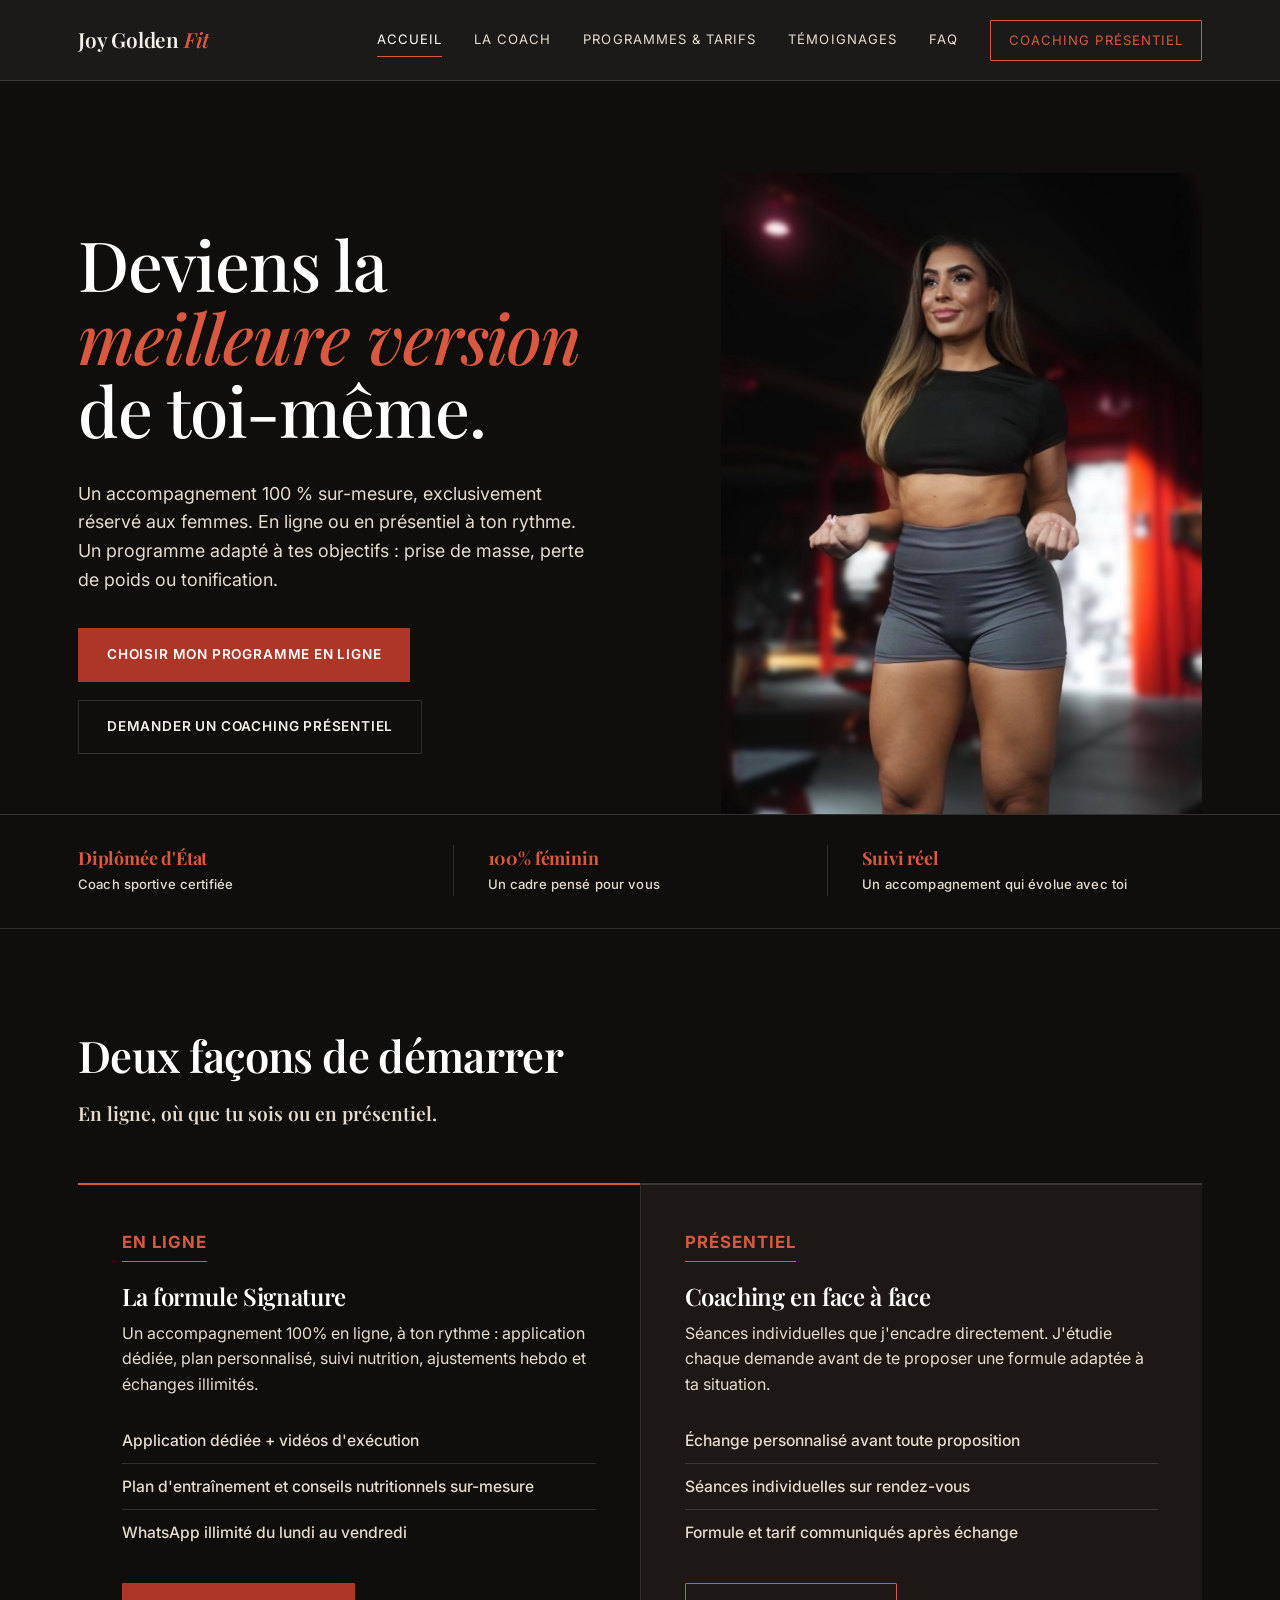
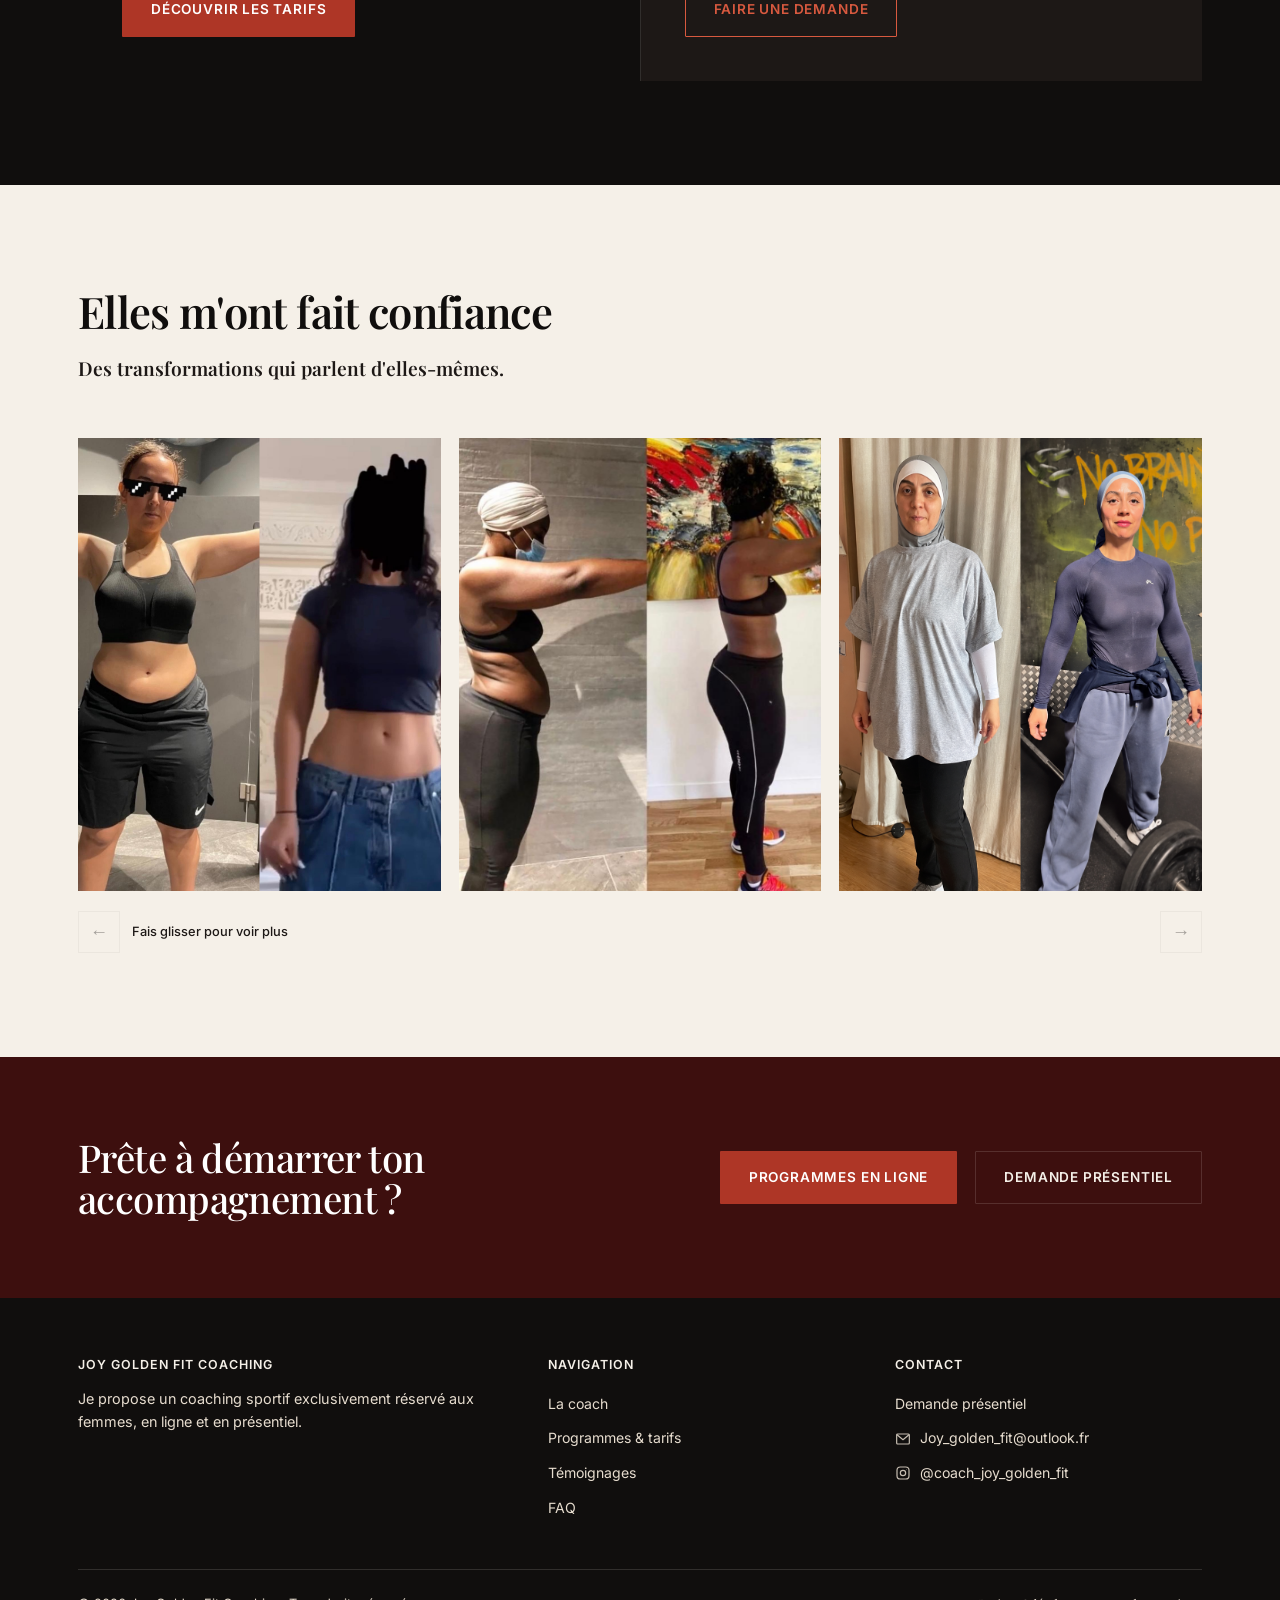
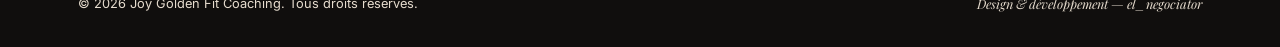
==== index.html @ b1591c2e "Remove black transformation photos from carousel" ====
<!DOCTYPE html>
<html lang="fr">
<head>
<meta charset="UTF-8">
<meta name="viewport" content="width=device-width, initial-scale=1">
<title>Joy Golden Fit Coaching — Coaching sportif 100% féminin</title>
<meta name="description" content="Coaching sportif exclusivement réservé aux femmes, par Joy, coach sportive diplômée d'État. Programmes en ligne sur-mesure et coaching présentiel personnalisé.">
<link rel="preconnect" href="https://fonts.googleapis.com">
<link href="https://fonts.googleapis.com/css2?family=Playfair+Display:wght@500;600;700&family=Inter:wght@400;500;600&display=swap" rel="stylesheet">
<link rel="stylesheet" href="style.css?v=5">
</head>
<body>

<header class="site-header">
  <div class="container">
    <a href="index.html" class="logo">Joy Golden <span>Fit</span></a>
    <button class="nav-toggle" aria-label="Ouvrir le menu" aria-expanded="false">☰</button>
    <nav class="main-nav">
      <a href="index.html" aria-current="page">Accueil</a>
      <a href="la-coach.html">La coach</a>
      <a href="programmes.html">Programmes &amp; tarifs</a>
      <a href="temoignages.html">Témoignages</a>
      <a href="faq.html">FAQ</a>
      <a href="contact.html" class="nav-cta">Coaching présentiel</a>
    </nav>
  </div>
</header>

<main>

  <section class="hero">
    <div class="container">
      <div>
        <span class="eyebrow-line"></span>
        <h1>Deviens la <em>meilleure version</em> de toi-même.</h1>
        <p class="lede">Un accompagnement 100 % sur-mesure, exclusivement réservé aux femmes. En ligne ou en présentiel à ton rythme. Un programme adapté à tes objectifs : prise de masse, perte de poids ou tonification.</p>
        <div class="cta-row">
          <a href="programmes.html" class="btn btn-gold">Choisir mon programme en ligne</a>
          <a href="contact.html" class="btn btn-outline">Demander un coaching présentiel</a>
        </div>
      </div>
      <div class="hero-portrait-wrap">
        <div class="hero-portrait">
          <img src="images/Joy.jpeg" alt="Joy, coach sportive de Joy Golden Fit Coaching">
        </div>
      </div>
    </div>
  </section>

  <div class="pledge-bar" aria-label="Les engagements Joy Golden Fit">
    <div class="container">
      <div class="pledge-item">
        <strong>Diplômée d'État</strong>
        <span>Coach sportive certifiée</span>
      </div>
      <div class="pledge-item">
        <strong>100% féminin</strong>
        <span>Un cadre pensé pour vous</span>
      </div>
      <div class="pledge-item">
        <strong>Suivi réel</strong>
        <span>Un accompagnement qui évolue avec toi</span>
      </div>
    </div>
  </div>

  <section class="section-dark">
    <div class="container">
      <div class="section-head inverted">
        <h2>Deux façons de démarrer</h2>
        <p class="section-subtitle">En ligne, où que tu sois ou en présentiel.</p>
      </div>
      <div class="paths">
        <div class="path-card is-dark">
          <span class="tag">En ligne</span>
          <h3>La formule Signature</h3>
          <p>Un accompagnement 100% en ligne, à ton rythme : application dédiée, plan personnalisé, suivi nutrition, ajustements hebdo et échanges illimités.</p>
          <ul>
            <li>Application dédiée + vidéos d'exécution</li>
            <li>Plan d'entraînement et conseils nutritionnels sur-mesure</li>
            <li>WhatsApp illimité du lundi au vendredi</li>
          </ul>
          <a href="programmes.html" class="btn btn-gold">Découvrir les tarifs</a>
        </div>
        <div class="path-card">
          <span class="tag">Présentiel</span>
          <h3>Coaching en face à face</h3>
          <p>Séances individuelles que j'encadre directement. J'étudie chaque demande avant de te proposer une formule adaptée à ta situation.</p>
          <ul>
            <li>Échange personnalisé avant toute proposition</li>
            <li>Séances individuelles sur rendez-vous</li>
            <li>Formule et tarif communiqués après échange</li>
          </ul>
          <a href="contact.html" class="btn btn-outline-red">Faire une demande</a>
        </div>
      </div>
    </div>
  </section>

  <section>
    <div class="container">
      <div class="section-head inverted">
        <h2>Elles m'ont fait confiance</h2>
        <p class="section-subtitle">Des transformations qui parlent d'elles-mêmes.</p>
      </div>
      <div class="trust-carousel" aria-label="Galerie de transformations">
        <div class="trust-gallery">
          <figure class="trust-gallery-item">
            <img src="images/ferial.jpeg" alt="Transformation accompagnée par Joy Golden Fit">
          </figure>
          <figure class="trust-gallery-item">
            <img src="images/mumu.jpeg" alt="Transformation accompagnée par Joy Golden Fit">
          </figure>
          <figure class="trust-gallery-item">
            <img src="images/lamia.jpg" alt="Transformation accompagnée par Joy Golden Fit">
          </figure>
        </div>
        <div class="trust-carousel-controls">
          <button class="trust-carousel-btn trust-carousel-prev" type="button" aria-label="Photo précédente">←</button>
          <span class="trust-carousel-hint">Fais glisser pour voir plus</span>
          <button class="trust-carousel-btn trust-carousel-next" type="button" aria-label="Photo suivante">→</button>
        </div>
      </div>
    </div>
  </section>

</main>

<section class="cta-band">
  <div class="container">
    <h2>Prête à démarrer ton accompagnement ?</h2>
    <div class="cta-row" style="margin:0;">
      <a href="programmes.html" class="btn btn-gold">Programmes en ligne</a>
      <a href="contact.html" class="btn btn-outline">Demande présentiel</a>
    </div>
  </div>
</section>

<footer class="site-footer">
  <div class="container">
    <div class="footer-grid">
      <div>
        <h4>Joy Golden Fit Coaching</h4>
        <p style="color:var(--ivory-dim); font-size:0.9rem;">Je propose un coaching sportif exclusivement réservé aux femmes, en ligne et en présentiel.</p>
      </div>
      <div>
        <h4>Navigation</h4>
        <a href="la-coach.html">La coach</a>
        <a href="programmes.html">Programmes &amp; tarifs</a>
        <a href="temoignages.html">Témoignages</a>
        <a href="faq.html">FAQ</a>
      </div>
      <div>
        <h4>Contact</h4>
        <a href="contact.html">Demande présentiel</a>
        <a href="mailto:Joy_golden_fit@outlook.fr" class="footer-icon-link"><svg class="footer-icon" viewBox="0 0 24 24" width="16" height="16" fill="none" stroke="currentColor" stroke-width="1.8" stroke-linecap="round" stroke-linejoin="round" aria-hidden="true"><rect x="2.5" y="4.5" width="19" height="15" rx="1.5"/><path d="M3.5 6l8.5 7 8.5-7"/></svg>Joy_golden_fit@outlook.fr</a>
        <a href="https://www.instagram.com/coach_joy_golden_fit" target="_blank" rel="noopener" class="footer-icon-link"><svg class="footer-icon" viewBox="0 0 24 24" width="16" height="16" fill="none" stroke="currentColor" stroke-width="1.8" stroke-linecap="round" stroke-linejoin="round" aria-hidden="true"><rect x="3" y="3" width="18" height="18" rx="5"/><circle cx="12" cy="12" r="4"/><circle cx="17.2" cy="6.8" r="0.6" fill="currentColor" stroke="none"/></svg>@coach_joy_golden_fit</a>
      </div>
    </div>
    <div class="footer-bottom">
      <span>© 2026 Joy Golden Fit Coaching. Tous droits réservés.</span>
      <a href="https://wa.me/33635125741" target="_blank" rel="noopener" class="credit-link">Design &amp; développement — el_negociator</a>
    </div>
  </div>
</footer>

<script src="script.js"></script>
</body>
</html>
---- style.css ----
/* ============================================================================
   Joy Golden Fit Coaching — feuille de style partagée
   Direction : noir profond + rouge brique (identité d'origine, exécution premium)
   Typo : Playfair Display (éditorial, empattements) + Inter (texte courant)
   ========================================================================== */

:root{
  --ink:#100E0D;
  --ink-soft:#1D1816;
  --ivory:#F5F0E8;
  --ivory-dim:#E6DCCE;
  --gold:#AE3626;
  --gold-bright:#D8593F;
  --plum:#3D0F0E;
  --white:#FFFFFF;
  --line: rgba(245,240,232,0.14);
  --line-dark: rgba(16,14,13,0.13);
  --font-display: "Playfair Display", Georgia, serif;
  --font-body: "Inter", "Segoe UI", sans-serif;
  --maxw: 1180px;
  --radius: 1px;
}

*{ box-sizing: border-box; }
html{ scroll-behavior: smooth; }
body{
  margin:0;
  font-family: var(--font-body);
  background: var(--ivory);
  color: var(--ink);
  line-height: 1.6;
  -webkit-font-smoothing: antialiased;
}
img{ max-width:100%; display:block; }
a{ color: inherit; text-decoration: none; }

h1,h2,h3,h4{
  font-family: var(--font-display);
  margin: 0 0 0.5em;
  line-height: 1.05;
  font-weight: 600;
  letter-spacing: -0.015em;
  font-optical-sizing: auto;
}
p{ margin: 0 0 1em; max-width: 62ch; }
.container{ max-width: var(--maxw); margin: 0 auto; padding: 0 28px; }
section{ padding: 104px 0; }
@media (max-width: 720px){ section{ padding: 68px 0; } }

a:focus-visible, button:focus-visible, input:focus-visible, textarea:focus-visible{
  outline: 2px solid var(--gold);
  outline-offset: 3px;
}
@media (prefers-reduced-motion: reduce){
  *{ animation: none !important; transition: none !important; scroll-behavior:auto !important; }
}
@media (max-width: 600px){
  .container{ padding: 0 20px; }
  .path-card{ padding: 32px 26px; }
  .price-card{ padding: 32px 24px; }
  form.coaching-form{ padding: 28px 22px; }
  .pillar{ padding-top: 22px; }
  .price-card.featured{ margin-top:0; }
}

/* ---------- Header ---------- */
.site-header{
  position: sticky; top:0; z-index: 50;
  background: rgba(16,14,13,0.95);
  backdrop-filter: blur(6px);
  border-bottom: 1px solid var(--line);
}
.site-header .container{ display:flex; align-items:center; justify-content:space-between; height: 80px; }
.logo{
  font-family: var(--font-display);
  color: var(--ivory);
  font-size: 1.3rem;
  font-weight: 600;
  letter-spacing: -0.01em;
}
.logo span{ color: var(--gold-bright); font-style: italic; }
.main-nav{ display:flex; gap: 32px; align-items:center; }
.main-nav a{
  color: var(--ivory-dim);
  font-size: 0.82rem;
  text-transform: uppercase;
  letter-spacing: 0.08em;
  padding: 6px 0;
  border-bottom: 1px solid transparent;
  transition: border-color .15s ease, color .15s ease;
}
.main-nav a:hover, .main-nav a[aria-current="page"]{
  color: var(--white);
  border-color: var(--gold-bright);
}
.nav-cta{
  color: var(--gold-bright) !important;
  border: 1px solid var(--gold-bright) !important;
  padding: 9px 18px !important;
  border-radius: var(--radius);
}
.nav-cta:hover{ background: var(--gold-bright); color: var(--ink) !important; }
.nav-toggle{ display:none; background:none; border:none; color: var(--ivory); font-size: 1.6rem; cursor:pointer; line-height:1; }
@media (max-width: 860px){
  .main-nav{
    position:absolute; top:80px; left:0; right:0;
    background: var(--ink);
    flex-direction:column; align-items:flex-start;
    padding: 8px 28px 24px; gap: 4px;
    border-bottom: 1px solid var(--line);
    display:none;
  }
  .main-nav.open{ display:flex; }
  .main-nav a{ width:100%; padding: 12px 0; }
  .nav-cta{ margin-top: 8px; text-align:center; }
  .nav-toggle{ display:block; }
}

/* ---------- Hero ---------- */
.hero{ background: var(--ink); color: var(--ivory); padding: 92px 0 0; overflow:hidden; }
.hero .container{ display:grid; grid-template-columns: 1.1fr 0.9fr; gap: 56px; align-items:end; }
.eyebrow-line{ width: 48px; height: 1px; background: var(--gold-bright); margin-bottom: 24px; }
.hero h1{ font-size: clamp(2.6rem, 5.4vw, 4.4rem); color: var(--white); max-width: 13ch; font-weight: 500; }
.hero h1 em{ color: var(--gold-bright); font-style: italic; }
.hero .lede{ color: var(--ivory-dim); font-size: 1.12rem; max-width: 46ch; margin-bottom: 34px; font-family: var(--font-body); }
.cta-row{ display:flex; gap: 18px; flex-wrap:wrap; margin-bottom: 60px; }
.btn{
  display:inline-block; padding: 15px 28px; border-radius: var(--radius);
  font-weight: 600; font-size: 0.85rem; text-transform: uppercase; letter-spacing: 0.06em;
  border: 1px solid transparent; cursor:pointer;
}
.btn-gold{ background: var(--gold); color: var(--white); }
.btn-gold:hover{ background: var(--gold-bright); }
.btn-outline{ border-color: var(--line); color: var(--ivory); }
.btn-outline:hover{ border-color: var(--gold-bright); color: var(--gold-bright); }
.btn-outline-dark{ border-color: var(--line-dark); color: var(--ink); }
.btn-outline-dark:hover{ border-color: var(--gold); color: var(--gold); }
.btn-outline-red{ border-color: var(--gold-bright); color: var(--gold-bright); }
.btn-outline-red:hover{ background: var(--gold-bright); color: var(--ink); }
.hero-portrait-wrap{ position:relative; aspect-ratio: 3/4; }
.hero-portrait{
  position:absolute; inset:0;
  background: var(--ink-soft);
  overflow:hidden;
}
.hero-portrait img, .split .frame img{ width:100%; height:100%; object-fit:cover; display:block; }
.hero-portrait .placeholder-label{
  position:absolute; inset:auto 0 0 0; padding: 16px 20px; font-size: 0.8rem; color: var(--ivory-dim);
  background: linear-gradient(0deg, rgba(16,14,13,0.85), transparent);
}
.stat-badge{
  position:absolute; top:-22px; right:-22px; z-index:2;
  width: 136px; height: 136px; border-radius: 50%;
  display:flex; flex-direction:column; align-items:center; justify-content:center; text-align:center;
  background: rgba(16,14,13,0.55);
  backdrop-filter: blur(10px); -webkit-backdrop-filter: blur(10px);
  border: 1px solid var(--gold-bright);
  box-shadow: 0 8px 30px rgba(0,0,0,0.35);
}
.stat-badge-num{ font-family: var(--font-display); font-style: italic; font-weight:500; font-size: 2rem; color: var(--white); line-height:1; }
.stat-badge-label{ font-size: 0.62rem; text-transform: uppercase; letter-spacing: 0.14em; color: var(--gold-bright); margin-top: 6px; }
@media (max-width: 860px){
  .stat-badge{ top:16px; right:16px; width:104px; height:104px; }
  .stat-badge-num{ font-size:1.5rem; }
  .hero .container{ grid-template-columns: 1fr; }
}

/* ---------- Engagements / preuves ---------- */
.pledge-bar{
  background: var(--ink);
  color: var(--ivory);
  padding: 30px 0 32px;
  border-top: 1px solid var(--line);
  border-bottom: 1px solid var(--line);
}
.pledge-bar .container{
  display:grid;
  grid-template-columns:repeat(3,1fr);
  gap:0;
}
.pledge-item{
  min-width:0;
  padding: 2px 34px;
}
.pledge-item:first-child{ padding-left:0; }
.pledge-item:last-child{ padding-right:0; }
.pledge-item + .pledge-item{ border-left:1px solid var(--line); }
.pledge-item strong{
  display:block;
  color:var(--gold-bright);
  font-family:var(--font-display);
  font-size:1.12rem;
  font-weight:700;
  line-height:1.2;
  letter-spacing:-0.01em;
  margin-bottom:7px;
}
.pledge-item span{
  display:block;
  color:var(--ivory-dim);
  font-size:0.82rem;
  font-weight:500;
  line-height:1.45;
  letter-spacing:0.01em;
}
@media (max-width:760px){
  .pledge-bar{ padding:24px 0; }
  .pledge-bar .container{ grid-template-columns:1fr; }
  .pledge-item,
  .pledge-item:first-child,
  .pledge-item:last-child{ padding:16px 0; }
  .pledge-item + .pledge-item{
    border-left:none;
    border-top:1px solid var(--line);
  }
}

/* ---------- Sections génériques ---------- */
.section-head{ max-width: 640px; margin-bottom: 56px; }
.section-head h2{ font-size: clamp(1.9rem, 3.4vw, 2.8rem); font-weight: 600; }
.section-head .kicker{
  color: var(--gold); font-weight:600; font-size:0.9rem; margin-bottom:14px; display:block;
  text-transform: uppercase; letter-spacing: 0.1em;
}
.section-head.inverted h2{ font-size: clamp(1.9rem, 3.4vw, 2.8rem); font-weight: 600; }
.section-head.inverted .section-subtitle{ font-size: 1.2rem; margin-top: 8px; }
.section-subtitle{
  font-family: var(--font-display);
  font-weight: 600;
  font-size: 1.2rem;
  font-style: normal;
  color: var(--ink-soft);
  margin: 0 0 16px;
  line-height:1.35;
}
.section-dark{ background: var(--ink); color: var(--ivory); }
.section-dark p{ color: var(--ivory-dim); }
.section-dark h2{ color: var(--white); }
.section-dark .section-subtitle{ color: var(--ivory-dim); }

/* Piliers */
.pillars{ display:grid; grid-template-columns: repeat(3,1fr); gap: 48px; }
.pillar{ padding-top: 28px; border-top: 1px solid var(--line-dark); }
.section-dark .pillar{ border-top: 1px solid var(--line); }
.pillar .mark{
  font-family: var(--font-display); color: var(--gold); font-size:1.5rem;
  font-style: italic; font-weight:600; margin-bottom:16px; display:block;
}
.pillar h3{ font-size: 1.2rem; margin-bottom: 10px; font-weight: 600; line-height:1.25; }
.pillar p{ font-size: 0.98rem; font-weight:400; line-height:1.6; color: var(--ink-soft); margin:0; }
@media (max-width: 780px){ .pillars{ grid-template-columns: 1fr; gap: 32px; } }
@media (min-width: 601px) and (max-width: 780px){ .pillars[style*="repeat(3"]{ grid-template-columns: repeat(2,1fr) !important; } }

/* Chemin en deux voies (en ligne / présentiel) */
.paths{ display:grid; grid-template-columns: 1fr 1fr; gap: 1px; background: var(--line); }
.path-card{
  padding: 44px; background: var(--ink-soft); color: var(--ivory);
  border-top: 2px solid var(--line);
}
.path-card p{ color: var(--ivory-dim); }
.path-card.is-dark{ background: var(--ink); border-top-color: var(--gold-bright); }
.path-card .tag{
  display:inline-block;
  font-size:1.05rem;
  font-weight:700;
  text-transform: uppercase;
  letter-spacing: 0.06em;
  color: var(--gold-bright);
  border-bottom: 1px solid var(--gold-bright);
  padding-bottom: 5px;
  margin-bottom: 22px;
}
.path-card h3{ font-size: 1.5rem; font-weight: 600; color: var(--white); }
.path-card ul{ padding-left: 0; list-style:none; margin: 20px 0 28px; color: var(--ivory-dim); font-size:0.98rem; font-weight:500; }
.path-card li{ padding: 10px 0; border-top: 1px solid var(--line); }
.path-card li:first-child{ border-top:none; }
@media (max-width: 780px){ .paths{ grid-template-columns: 1fr; } }

/* Cartes tarifs */
.pricing-grid{ display:grid; grid-template-columns: repeat(3,1fr); gap: 0; border-top: 1px solid var(--line-dark); border-left: 1px solid var(--line-dark); }
.price-card{
  border-right: 1px solid var(--line-dark);
  border-bottom: 1px solid var(--line-dark);
  padding: 72px 34px 40px;
  background: var(--ivory);
  display:flex;
  flex-direction:column;
  position:relative;
  min-height: 540px;
}
.price-card.featured{
  background: var(--ink);
  color: var(--ivory);
  border-top: 3px solid var(--gold-bright);
  margin-top:0;
  z-index:1;
}
.popular-badge{
  position:absolute;
  top:20px;
  right:20px;
  display:inline-block;
  font-size: 0.66rem;
  text-transform: uppercase;
  letter-spacing: 0.09em;
  color: var(--gold-bright);
  border: 1px solid var(--gold-bright);
  padding: 5px 11px;
  border-radius: 999px;
  margin:0;
  white-space:nowrap;
}
.price-card.featured .plan-sub{ color: var(--ivory-dim); }
.price-card.featured li{ border-top-color: var(--line); }
.price-card .plan-name{
  font-family: "Inter", "Segoe UI", Arial, sans-serif;
  font-size:2.15rem;
  font-weight:800;
  font-style:normal;
  line-height:1.05;
  letter-spacing:-0.045em;
  margin-bottom:10px;
}
.price-card .plan-sub{
  color: var(--ink-soft);
  font-size:0.95rem;
  font-weight:500;
  line-height:1.4;
  min-height:2.8em;
  margin-bottom:20px;
}
.price-card .price{
  font-family: "Inter", "Segoe UI", Arial, sans-serif;
  font-size:3rem;
  font-weight:800;
  line-height:1;
  letter-spacing:-0.055em;
  margin:8px 0 24px;
  color:var(--gold);
}
.price-card.featured .price{ color: var(--gold-bright); }
.price-card .price small{ font-family: var(--font-body); font-size:0.85rem; font-weight:500; }
.price-card ul{ list-style:none; padding:0; margin: 0 0 28px; flex:1; }
.price-card li{ padding: 9px 0; border-top: 1px solid var(--line-dark); font-size:1rem; font-weight:500; line-height:1.45; }
.price-card li:first-child{ border-top:none; }
.price-note{ margin-top: 32px; font-size: 0.85rem; color: var(--ink-soft); }
@media (max-width: 900px){
  .pricing-grid{ grid-template-columns: 1fr; }
  .price-card{ border-right:none; min-height:0; padding-top:68px; }
  .price-card .plan-sub{ min-height:0; }
}

/* FAQ */
.faq-item{ border-top: 1px solid var(--line-dark); }
.faq-item:last-child{ border-bottom: 1px solid var(--line-dark); }
.faq-item summary{
  cursor:pointer; list-style:none; padding: 24px 0;
  font-family: var(--font-display); font-weight:500; font-size: 1.08rem;
  display:flex; justify-content:space-between; align-items:center; gap: 20px;
}
.faq-item summary::-webkit-details-marker{ display:none; }
.faq-item summary::after{ content:"+"; font-size:1.4rem; color: var(--gold); flex-shrink:0; }
.faq-item[open] summary::after{ content:"–"; }
.faq-item .faq-a{ padding: 0 0 26px; color: var(--ink-soft); max-width: 64ch; font-size: 0.95rem; }
.faq-category{
  font-family: var(--font-display);
  font-style: normal;
  font-weight: 600;
  font-size: 1.65rem;
  color: var(--gold);
  margin: 48px 0 16px;
}

/* Galerie accueil — carrousel transformations */
.trust-carousel{ position:relative; }
.trust-gallery{
  display:flex;
  gap:18px;
  overflow-x:auto;
  scroll-snap-type:x mandatory;
  scroll-behavior:smooth;
  scrollbar-width:none;
  overscroll-behavior-x:contain;
  padding-bottom:2px;
}
.trust-gallery::-webkit-scrollbar{ display:none; }
.trust-gallery-item{
  flex:0 0 calc((100% - 36px)/3);
  margin:0;
  overflow:hidden;
  background:var(--ink-soft);
  aspect-ratio:4/5;
  scroll-snap-align:start;
}
.trust-gallery-item img{
  width:100%;
  height:100%;
  object-fit:cover;
  object-position:center 15%;
  display:block;
  transition:transform .35s ease;
}
.trust-gallery-item img.trust-gallery-contain{
  object-fit:contain;
  object-position:center center;
  background:var(--ink-soft);
}
.trust-gallery-item:hover img{ transform:scale(1.018); }
.trust-carousel-controls{
  display:flex;
  align-items:center;
  justify-content:flex-end;
  gap:12px;
  margin-top:18px;
}
.trust-carousel-hint{
  margin-right:auto;
  color:var(--ink-soft);
  font-size:0.8rem;
  font-weight:500;
}
.trust-carousel-btn{
  width:42px;
  height:42px;
  border:1px solid var(--line-dark);
  background:transparent;
  color:var(--ink);
  font-size:1.15rem;
  cursor:pointer;
  display:grid;
  place-items:center;
  transition:border-color .15s ease,color .15s ease,background .15s ease;
}
.trust-carousel-btn:hover{
  border-color:var(--gold);
  color:var(--gold);
}
.trust-carousel-btn:disabled{
  opacity:.35;
  cursor:default;
}
@media (max-width:780px){
  .trust-gallery{ gap:12px; margin-right:-28px; padding-right:28px; }
  .trust-gallery-item{ flex-basis:72%; }
}
@media (max-width:520px){
  .trust-gallery{ margin-right:-20px; padding-right:20px; }
  .trust-gallery-item{ flex-basis:86%; }
  .trust-carousel-controls{ margin-top:14px; }
  .trust-carousel-hint{ font-size:0.76rem; }
}

/* Témoignages */
.testi-grid{ display:grid; grid-template-columns: repeat(3,1fr); gap: 40px 32px; }
.testi-card{ display:flex; flex-direction:column; height:100%; }
.testi-photo{ width: 100%; aspect-ratio: 4/5; object-fit: cover; object-position: center 15%; margin-bottom: 20px; filter: grayscale(15%); }
.testi-card .quote{ font-size: 1.02rem; margin-bottom: 18px; font-family: var(--font-display); font-weight: 500; font-style: italic; line-height:1.4; }
.testi-card .who{ margin-top:auto; font-size:0.82rem; color: var(--ink-soft); border-top:1px solid var(--line-dark); padding-top:14px; text-transform: uppercase; letter-spacing: 0.05em; }
.testi-card .who strong{ color: var(--gold); display:block; font-family: var(--font-display); text-transform:none; letter-spacing:0; font-size:1rem; font-style: italic; }
@media (max-width: 900px){ .testi-grid{ grid-template-columns: 1fr; } }

/* Formulaire de contact */
.form-wrap{ display:grid; grid-template-columns: 0.9fr 1.1fr; gap: 64px; }
.form-side h2{ font-size: clamp(1.8rem,3vw,2.4rem); font-weight: 500; }
.contact-fact{ display:flex; gap:16px; margin-bottom:22px; }
.contact-fact .k{ font-family: var(--font-display); color: var(--gold); font-weight:600; font-style: italic; font-size: 1.1rem; }
form.coaching-form{ background: var(--ink); color: var(--ivory); padding: 40px; }
.field{ margin-bottom: 20px; }
.field label{ display:block; font-size:0.78rem; font-weight:600; margin-bottom:8px; text-transform: uppercase; letter-spacing: 0.06em; color: var(--ivory-dim); }
.field .req{ color: var(--gold-bright); }
.field input, .field select, .field textarea{
  width:100%; padding: 13px 14px; border: 1px solid var(--line);
  background: var(--ink-soft); color: var(--ivory);
  font-family: var(--font-body); font-size: 0.98rem; border-radius: var(--radius);
}
.field input::placeholder, .field textarea::placeholder{ color: rgba(230,220,206,0.4); }
.field textarea{ resize: vertical; min-height: 120px; }
.two-col{ display:grid; grid-template-columns:1fr 1fr; gap:16px; }
@media (max-width: 560px){ .two-col{ grid-template-columns:1fr; } }
.form-note{ font-size: 0.8rem; color: var(--ivory-dim); margin-top: 16px; }
.form-status{ font-size:0.92rem; margin-top:18px; display:none; padding: 14px 16px; border-left:2px solid var(--gold-bright); background: var(--ink-soft); }
.form-status.visible{ display:block; }
.response-badge{ font-family: var(--font-body); font-size: 0.9rem; font-weight: 600; letter-spacing: 0.01em; margin-bottom: 18px; text-align: center; }
@media (max-width: 860px){ .form-wrap{ grid-template-columns: 1fr; } }

/* Bandeau CTA final */
.cta-band{ background: var(--plum); color: var(--ivory); text-align:left; padding: 80px 0; }
.cta-band .container{ display:flex; align-items:center; justify-content:space-between; gap:24px; flex-wrap:wrap; }
.cta-band h2{ color:var(--white); margin:0; font-size: clamp(1.7rem,3vw,2.4rem); max-width: 20ch; font-weight: 500; }

/* Footer */
.site-footer{ background: var(--ink); color: var(--ivory-dim); padding: 60px 0 32px; font-size: 0.88rem; }
.footer-grid{ display:grid; grid-template-columns: 1.4fr 1fr 1fr; gap: 40px; margin-bottom: 44px; }
.footer-grid h4{ color: var(--ivory); font-size:0.78rem; margin-bottom:16px; font-family: var(--font-body); font-weight:600; text-transform: uppercase; letter-spacing: 0.08em; }
.footer-grid a{ display:flex; align-items:center; gap:9px; padding: 6px 0; color: var(--ivory-dim); }
.footer-grid a:hover{ color: var(--gold-bright); }
.footer-icon{ flex-shrink:0; opacity:0.85; }
.footer-icon-link:hover .footer-icon{ opacity:1; }
.footer-bottom{ border-top: 1px solid var(--line); padding-top: 24px; display:flex; justify-content:space-between; flex-wrap:wrap; gap:10px; font-size:0.8rem; }
.credit-link{ font-family: var(--font-display); font-style: italic; color: var(--ivory-dim); transition: color .15s ease; }
.credit-link:hover{ color: var(--gold-bright); }
@media (max-width: 780px){ .footer-grid{ grid-template-columns: 1fr 1fr; } }

/* Page intro générique */
.page-intro{ background: var(--ink); color: var(--ivory); padding: 68px 0 60px; }
.page-intro .eyebrow-line{ margin-bottom: 20px; }
.page-intro h1{ font-size: clamp(2.2rem,4vw,3.2rem); color: var(--white); max-width: 20ch; font-weight: 500; }
.page-intro p{ color: var(--ivory-dim); max-width: 56ch; font-family: var(--font-body); }

/* Deux colonnes texte + image (page coach) */
.split{ display:grid; grid-template-columns: 0.85fr 1.15fr; gap: 60px; align-items:start; }
.split .frame{ aspect-ratio: 4/5; background: var(--ink-soft); border: 1px solid var(--line-dark); overflow:hidden; }
@media (max-width: 860px){ .split{ grid-template-columns:1fr; } }
.quote-block{
  border-left: 2px solid var(--gold);
  padding-left: 26px; font-family: var(--font-display); font-style: italic;
  font-size: 1.35rem; font-weight: 500; margin: 30px 0; max-width: 46ch; color: var(--ink);
}
.timeline{ margin-top: 10px; }
.timeline-item{ display:flex; gap: 22px; padding: 22px 0; border-top: 1px solid var(--line-dark); }
.timeline-item:first-child{ border-top:none; }
.timeline-item .year{ font-family: var(--font-display); font-weight:500; font-style:italic; color: var(--gold); width: 90px; flex-shrink:0; }
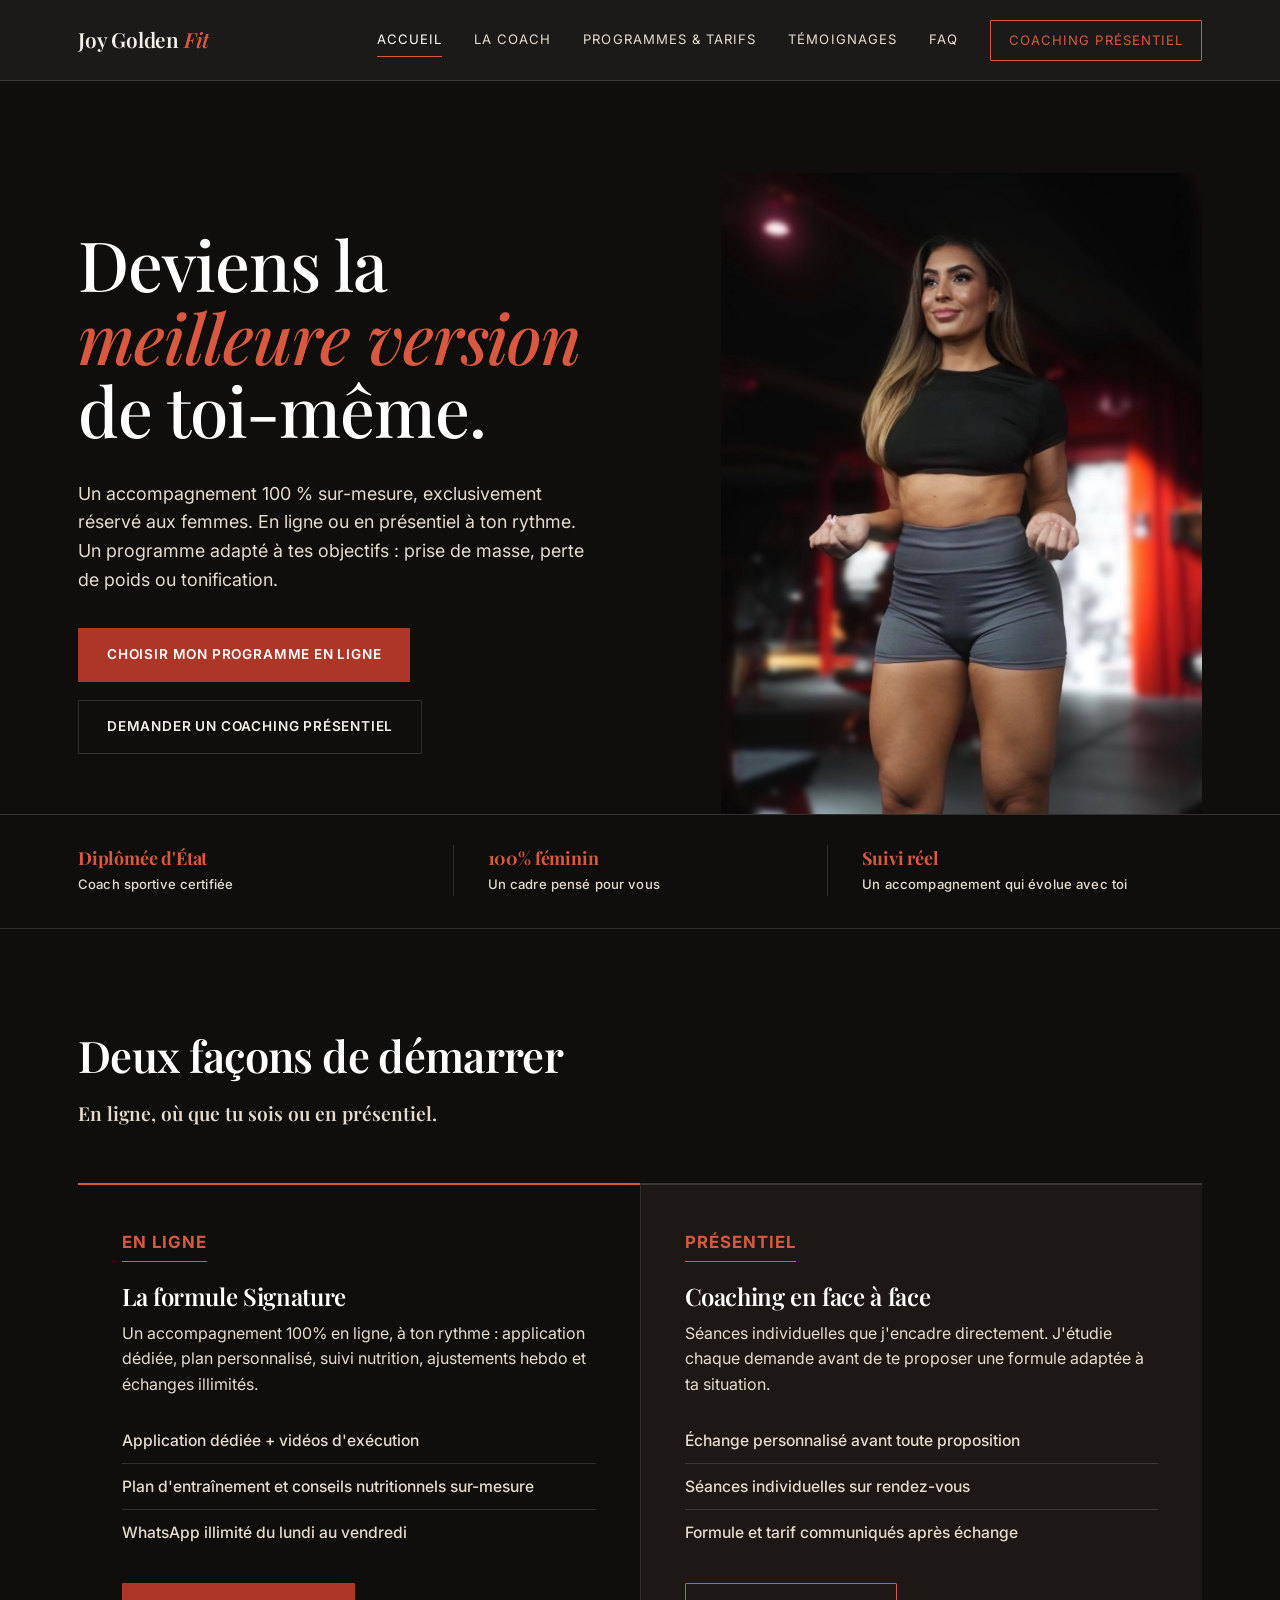
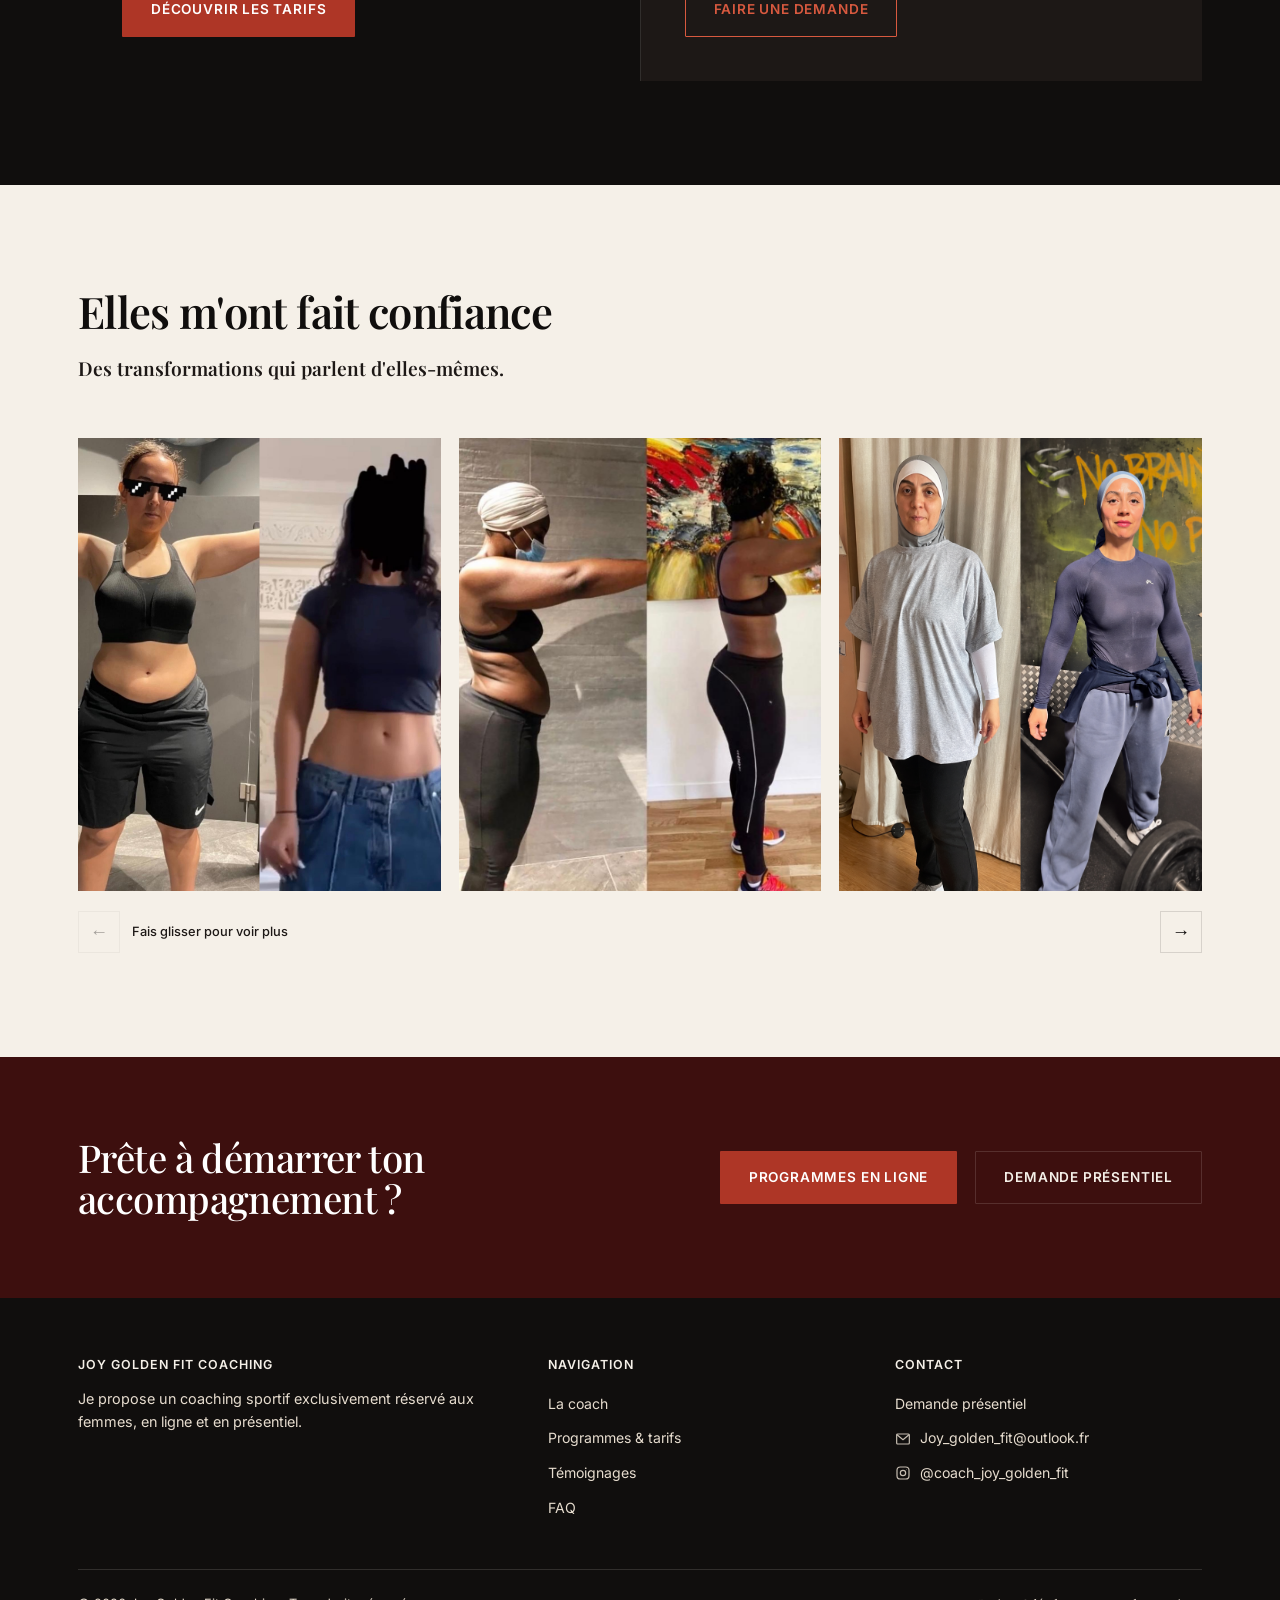
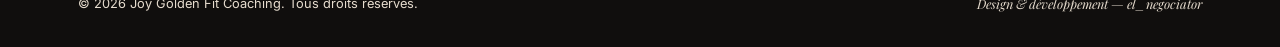
==== commit 4f240c72: "Add transformation 04 and 05 to homepage gallery" ====
--- a/index.html
+++ b/index.html
@@ -114,6 +114,12 @@
           <figure class="trust-gallery-item">
             <img src="images/lamia.jpg" alt="Transformation accompagnée par Joy Golden Fit">
           </figure>
+          <figure class="trust-gallery-item">
+            <img src="images/transformation-04.webp" alt="Transformation accompagnée par Joy Golden Fit" class="trust-gallery-contain">
+          </figure>
+          <figure class="trust-gallery-item">
+            <img src="images/transformation-05.webp" alt="Transformation accompagnée par Joy Golden Fit" class="trust-gallery-contain">
+          </figure>
         </div>
         <div class="trust-carousel-controls">
           <button class="trust-carousel-btn trust-carousel-prev" type="button" aria-label="Photo précédente">←</button>
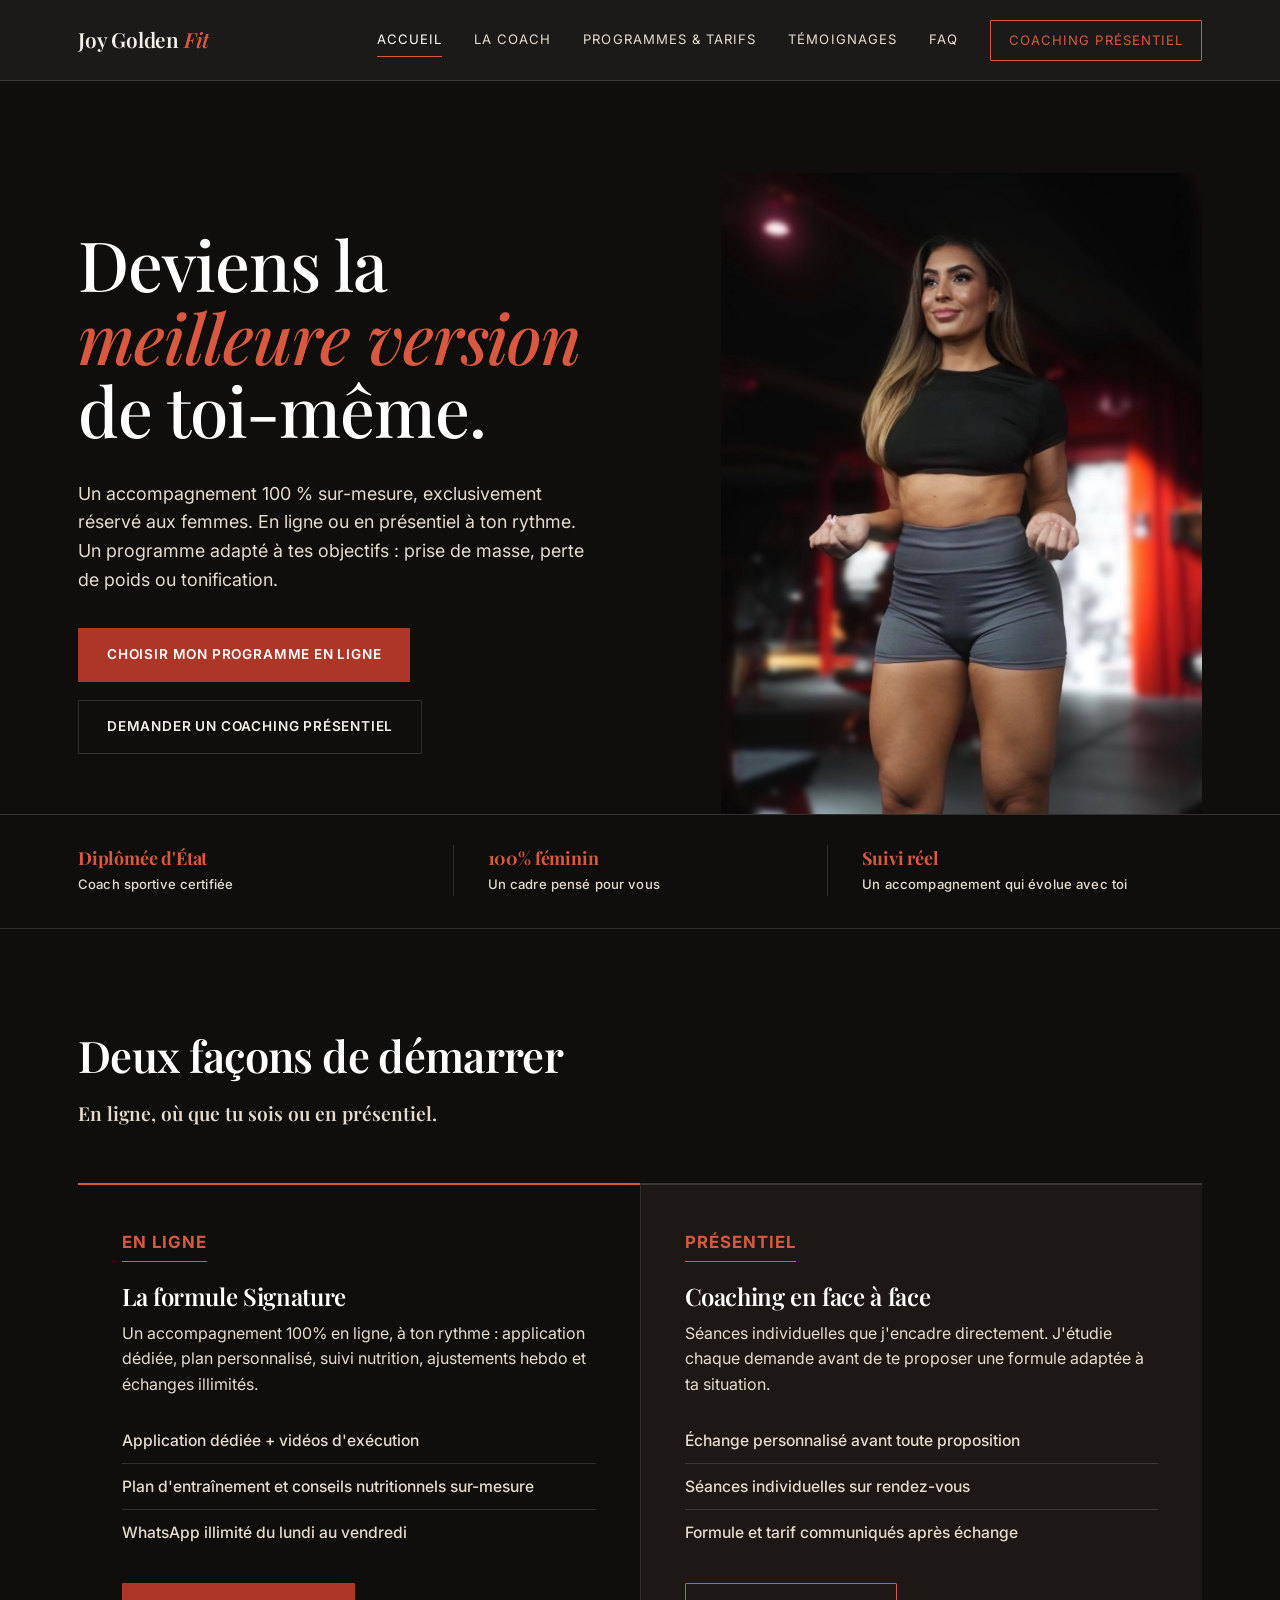
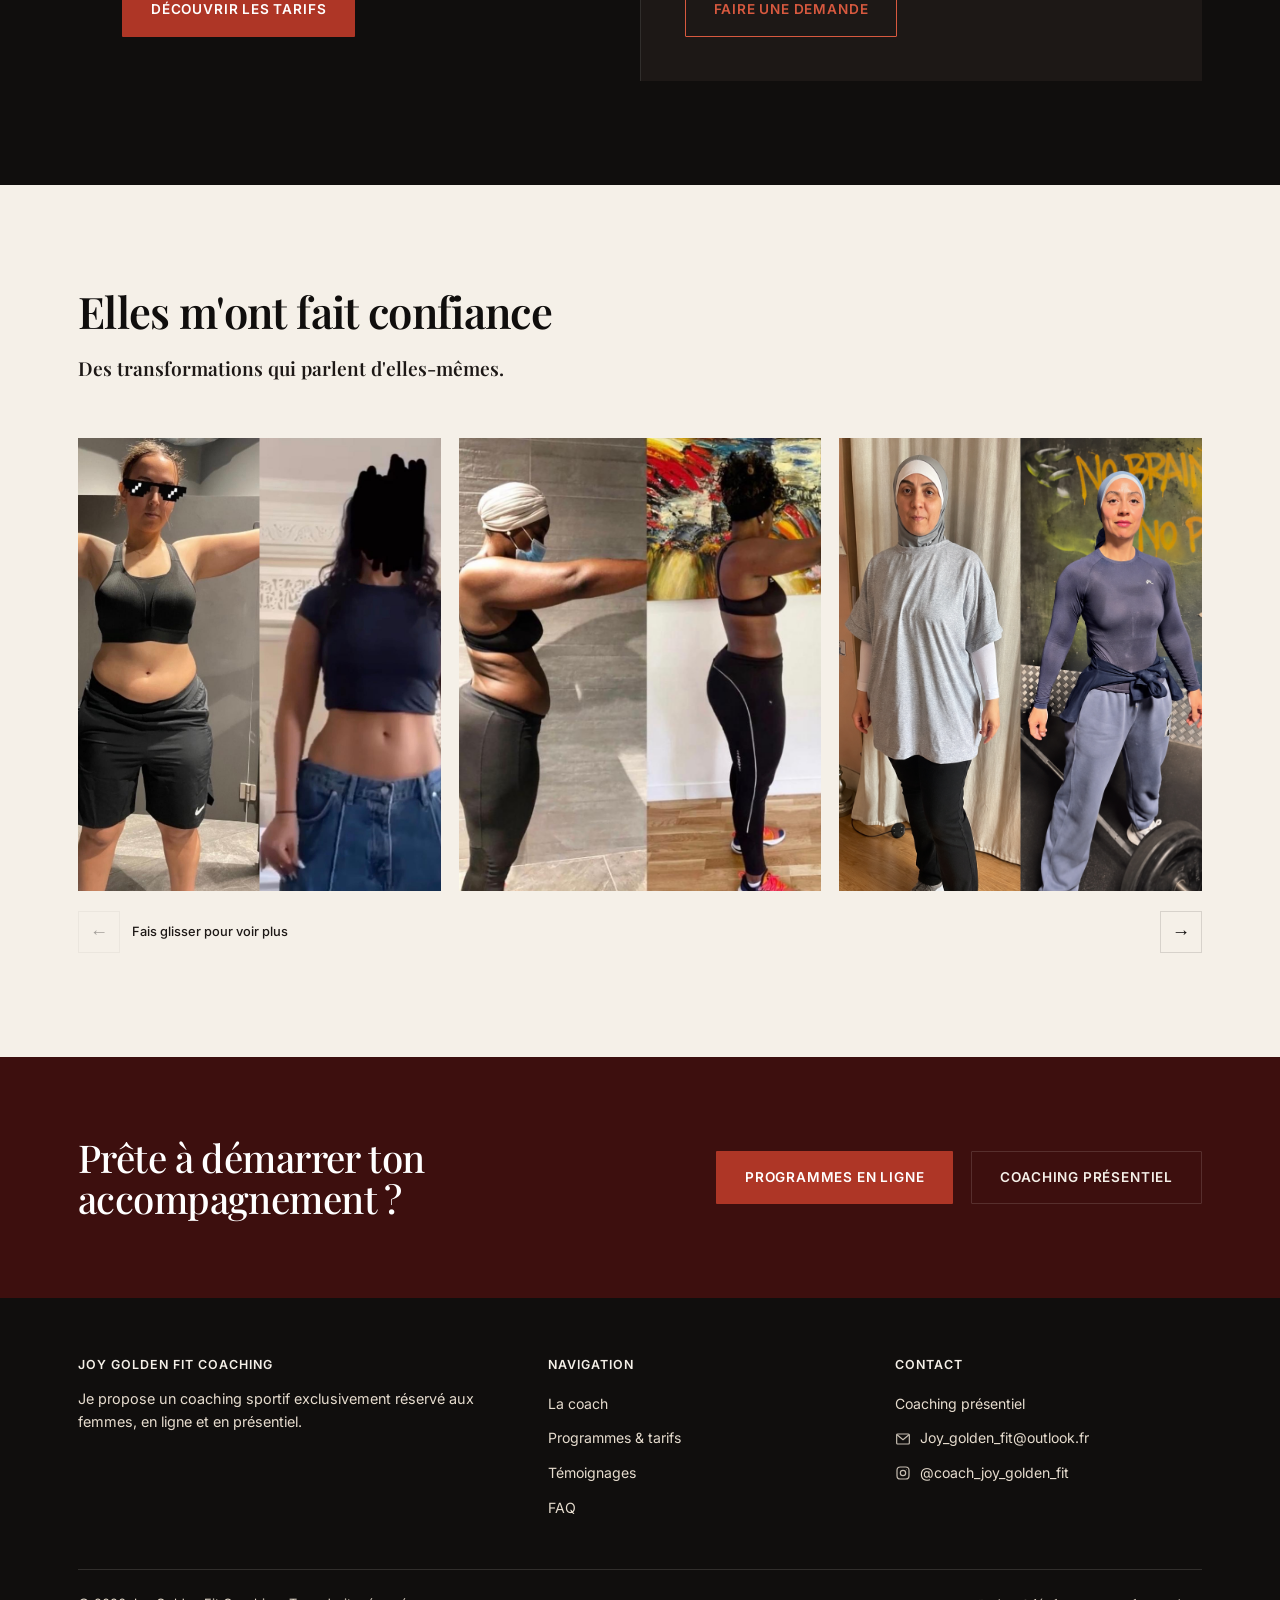
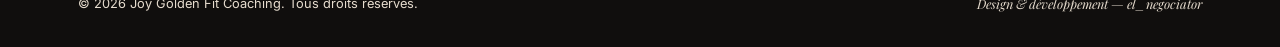
==== commit 759969af: "Rename presentiel CTA labels on homepage" ====
--- a/index.html
+++ b/index.html
@@ -120,6 +120,18 @@
           <figure class="trust-gallery-item">
             <img src="images/transformation-05.webp" alt="Transformation accompagnée par Joy Golden Fit" class="trust-gallery-contain">
           </figure>
+          <figure class="trust-gallery-item">
+            <img src="images/transformation-07.webp" alt="Transformation accompagnée par Joy Golden Fit" class="trust-gallery-contain">
+          </figure>
+          <figure class="trust-gallery-item">
+            <img src="images/transformation-08.webp" alt="Transformation accompagnée par Joy Golden Fit" class="trust-gallery-contain">
+          </figure>
+          <figure class="trust-gallery-item">
+            <img src="images/transformation-09.webp" alt="Transformation accompagnée par Joy Golden Fit" class="trust-gallery-contain">
+          </figure>
+          <figure class="trust-gallery-item">
+            <img src="images/transformation-06.webp" alt="Transformation accompagnée par Joy Golden Fit" class="trust-gallery-contain">
+          </figure>
         </div>
         <div class="trust-carousel-controls">
           <button class="trust-carousel-btn trust-carousel-prev" type="button" aria-label="Photo précédente">←</button>
@@ -137,7 +149,7 @@
     <h2>Prête à démarrer ton accompagnement ?</h2>
     <div class="cta-row" style="margin:0;">
       <a href="programmes.html" class="btn btn-gold">Programmes en ligne</a>
-      <a href="contact.html" class="btn btn-outline">Demande présentiel</a>
+      <a href="contact.html" class="btn btn-outline">Coaching présentiel</a>
     </div>
   </div>
 </section>
@@ -158,7 +170,7 @@
       </div>
       <div>
         <h4>Contact</h4>
-        <a href="contact.html">Demande présentiel</a>
+        <a href="contact.html">Coaching présentiel</a>
         <a href="mailto:Joy_golden_fit@outlook.fr" class="footer-icon-link"><svg class="footer-icon" viewBox="0 0 24 24" width="16" height="16" fill="none" stroke="currentColor" stroke-width="1.8" stroke-linecap="round" stroke-linejoin="round" aria-hidden="true"><rect x="2.5" y="4.5" width="19" height="15" rx="1.5"/><path d="M3.5 6l8.5 7 8.5-7"/></svg>Joy_golden_fit@outlook.fr</a>
         <a href="https://www.instagram.com/coach_joy_golden_fit" target="_blank" rel="noopener" class="footer-icon-link"><svg class="footer-icon" viewBox="0 0 24 24" width="16" height="16" fill="none" stroke="currentColor" stroke-width="1.8" stroke-linecap="round" stroke-linejoin="round" aria-hidden="true"><rect x="3" y="3" width="18" height="18" rx="5"/><circle cx="12" cy="12" r="4"/><circle cx="17.2" cy="6.8" r="0.6" fill="currentColor" stroke="none"/></svg>@coach_joy_golden_fit</a>
       </div>
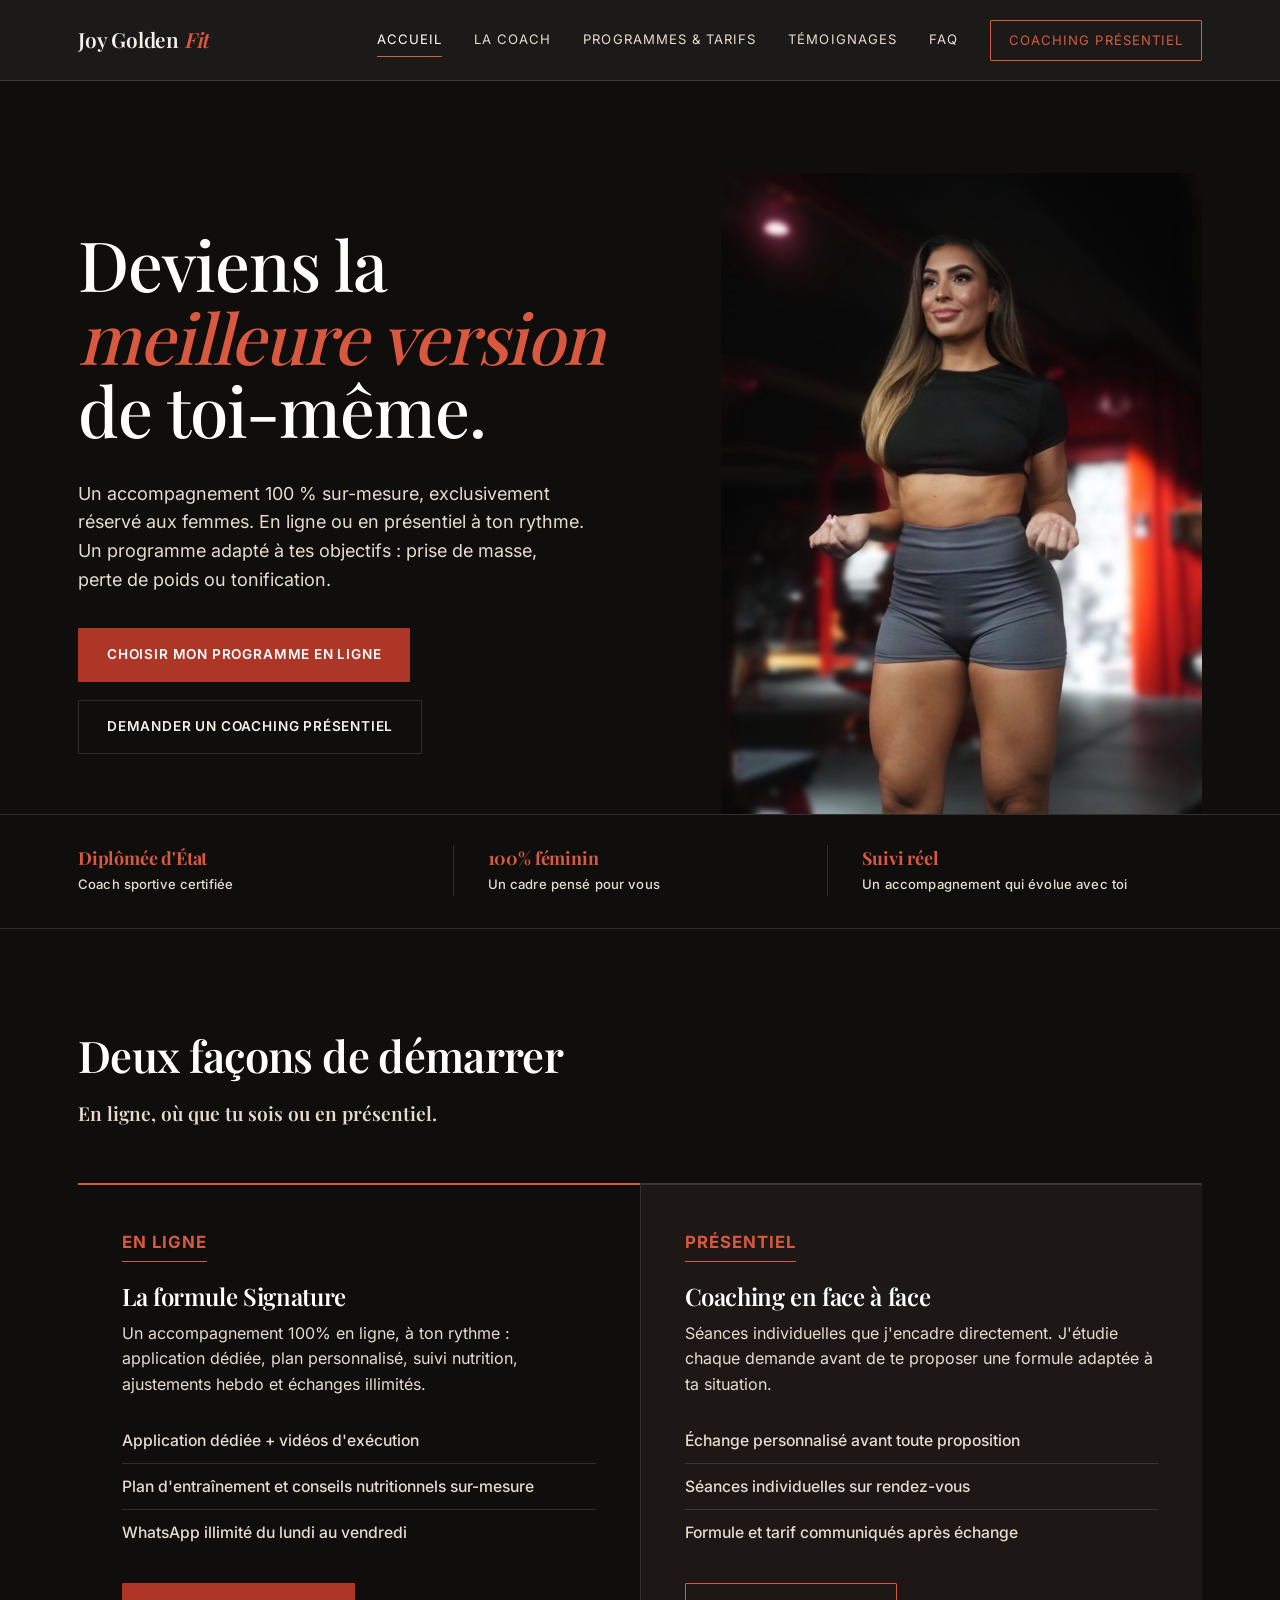
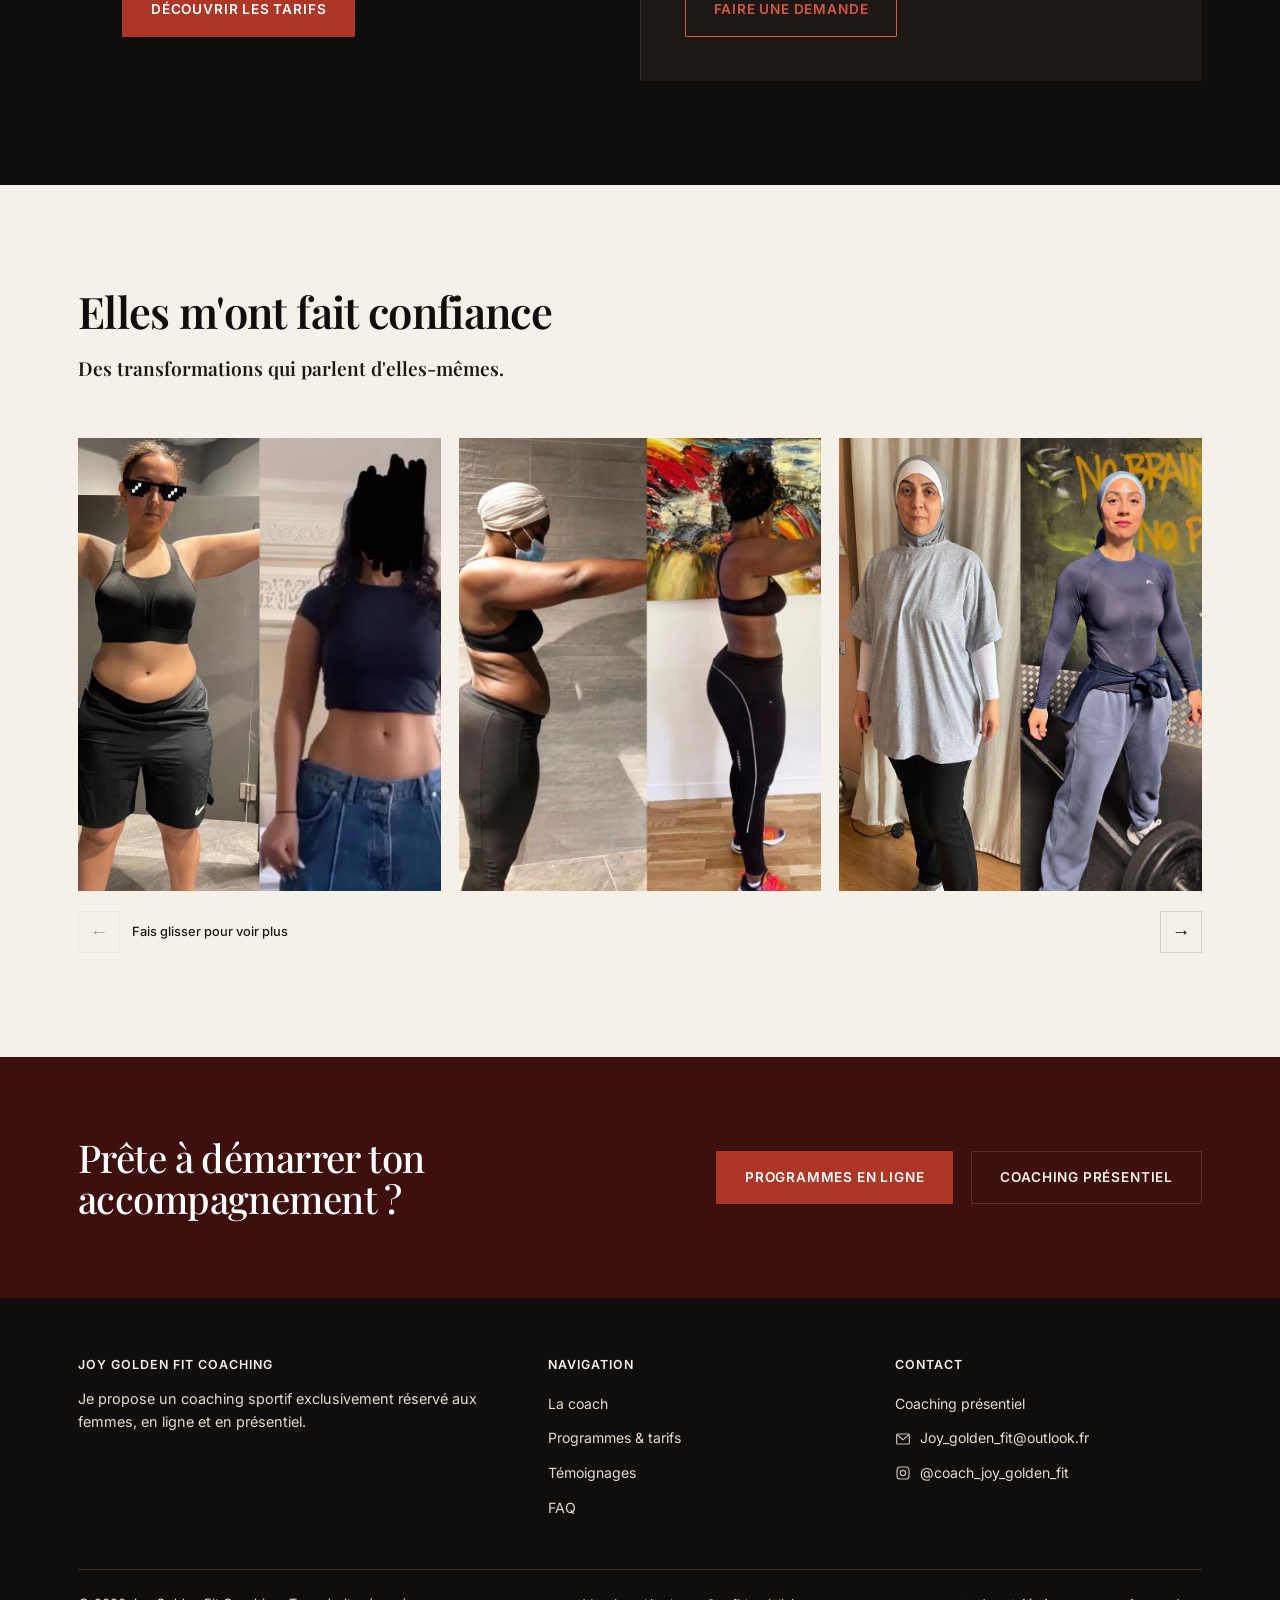
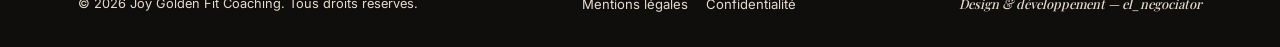
==== commit 9e2cd9fb: "Mise en conformité RGPD : mentions légales, confidentialité, formulaire, polices locales - Ajout des" ====
--- a/index.html
+++ b/index.html
@@ -5,9 +5,7 @@
 <meta name="viewport" content="width=device-width, initial-scale=1">
 <title>Joy Golden Fit Coaching — Coaching sportif 100% féminin</title>
 <meta name="description" content="Coaching sportif exclusivement réservé aux femmes, par Joy, coach sportive diplômée d'État. Programmes en ligne sur-mesure et coaching présentiel personnalisé.">
-<link rel="preconnect" href="https://fonts.googleapis.com">
-<link href="https://fonts.googleapis.com/css2?family=Playfair+Display:wght@500;600;700&family=Inter:wght@400;500;600&display=swap" rel="stylesheet">
-<link rel="stylesheet" href="style.css?v=5">
+<link rel="stylesheet" href="style.css?v=6">
 </head>
 <body>
 
@@ -32,8 +30,8 @@
     <div class="container">
       <div>
         <span class="eyebrow-line"></span>
-        <h1>Deviens la <em>meilleure version</em> de toi-même.</h1>
-        <p class="lede">Un accompagnement 100 % sur-mesure, exclusivement réservé aux femmes. En ligne ou en présentiel à ton rythme. Un programme adapté à tes objectifs : prise de masse, perte de poids ou tonification.</p>
+        <h1><span data-cms-home-title-before>Deviens la </span><em data-cms-home-title-emphasis>meilleure version</em><span data-cms-home-title-after> de toi-même.</span></h1>
+        <p class="lede" data-cms-home-intro>Un accompagnement 100 % sur-mesure, exclusivement réservé aux femmes. En ligne ou en présentiel à ton rythme. Un programme adapté à tes objectifs : prise de masse, perte de poids ou tonification.</p>
         <div class="cta-row">
           <a href="programmes.html" class="btn btn-gold">Choisir mon programme en ligne</a>
           <a href="contact.html" class="btn btn-outline">Demander un coaching présentiel</a>
@@ -41,7 +39,7 @@
       </div>
       <div class="hero-portrait-wrap">
         <div class="hero-portrait">
-          <img src="images/Joy.jpeg" alt="Joy, coach sportive de Joy Golden Fit Coaching">
+          <img src="images/content/Joy.jpeg" alt="Joy, coach sportive de Joy Golden Fit Coaching" data-cms-home-photo>
         </div>
       </div>
     </div>
@@ -104,33 +102,33 @@
         <p class="section-subtitle">Des transformations qui parlent d'elles-mêmes.</p>
       </div>
       <div class="trust-carousel" aria-label="Galerie de transformations">
-        <div class="trust-gallery">
+        <div class="trust-gallery" data-cms-home-transformations>
           <figure class="trust-gallery-item">
-            <img src="images/ferial.jpeg" alt="Transformation accompagnée par Joy Golden Fit">
+            <img src="images/content/ferial.jpeg" alt="Transformation accompagnée par Joy Golden Fit">
           </figure>
           <figure class="trust-gallery-item">
-            <img src="images/mumu.jpeg" alt="Transformation accompagnée par Joy Golden Fit">
+            <img src="images/content/mumu.jpeg" alt="Transformation accompagnée par Joy Golden Fit">
           </figure>
           <figure class="trust-gallery-item">
-            <img src="images/lamia.jpg" alt="Transformation accompagnée par Joy Golden Fit">
+            <img src="images/content/lamia.jpg" alt="Transformation accompagnée par Joy Golden Fit">
           </figure>
           <figure class="trust-gallery-item">
-            <img src="images/transformation-04.webp" alt="Transformation accompagnée par Joy Golden Fit" class="trust-gallery-contain">
+            <img src="images/content/transformation-04.webp" alt="Transformation accompagnée par Joy Golden Fit" class="trust-gallery-contain">
           </figure>
           <figure class="trust-gallery-item">
-            <img src="images/transformation-05.webp" alt="Transformation accompagnée par Joy Golden Fit" class="trust-gallery-contain">
+            <img src="images/content/transformation-05.webp" alt="Transformation accompagnée par Joy Golden Fit" class="trust-gallery-contain">
           </figure>
           <figure class="trust-gallery-item">
-            <img src="images/transformation-07.webp" alt="Transformation accompagnée par Joy Golden Fit" class="trust-gallery-contain">
+            <img src="images/content/transformation-07.webp" alt="Transformation accompagnée par Joy Golden Fit" class="trust-gallery-contain">
           </figure>
           <figure class="trust-gallery-item">
-            <img src="images/transformation-08.webp" alt="Transformation accompagnée par Joy Golden Fit" class="trust-gallery-contain">
+            <img src="images/content/transformation-08.webp" alt="Transformation accompagnée par Joy Golden Fit" class="trust-gallery-contain">
           </figure>
           <figure class="trust-gallery-item">
-            <img src="images/transformation-09.webp" alt="Transformation accompagnée par Joy Golden Fit" class="trust-gallery-contain">
+            <img src="images/content/transformation-09.webp" alt="Transformation accompagnée par Joy Golden Fit" class="trust-gallery-contain">
           </figure>
           <figure class="trust-gallery-item">
-            <img src="images/transformation-06.webp" alt="Transformation accompagnée par Joy Golden Fit" class="trust-gallery-contain">
+            <img src="images/content/transformation-06.webp" alt="Transformation accompagnée par Joy Golden Fit" class="trust-gallery-contain">
           </figure>
         </div>
         <div class="trust-carousel-controls">
@@ -154,33 +152,7 @@
   </div>
 </section>
 
-<footer class="site-footer">
-  <div class="container">
-    <div class="footer-grid">
-      <div>
-        <h4>Joy Golden Fit Coaching</h4>
-        <p style="color:var(--ivory-dim); font-size:0.9rem;">Je propose un coaching sportif exclusivement réservé aux femmes, en ligne et en présentiel.</p>
-      </div>
-      <div>
-        <h4>Navigation</h4>
-        <a href="la-coach.html">La coach</a>
-        <a href="programmes.html">Programmes &amp; tarifs</a>
-        <a href="temoignages.html">Témoignages</a>
-        <a href="faq.html">FAQ</a>
-      </div>
-      <div>
-        <h4>Contact</h4>
-        <a href="contact.html">Coaching présentiel</a>
-        <a href="mailto:Joy_golden_fit@outlook.fr" class="footer-icon-link"><svg class="footer-icon" viewBox="0 0 24 24" width="16" height="16" fill="none" stroke="currentColor" stroke-width="1.8" stroke-linecap="round" stroke-linejoin="round" aria-hidden="true"><rect x="2.5" y="4.5" width="19" height="15" rx="1.5"/><path d="M3.5 6l8.5 7 8.5-7"/></svg>Joy_golden_fit@outlook.fr</a>
-        <a href="https://www.instagram.com/coach_joy_golden_fit" target="_blank" rel="noopener" class="footer-icon-link"><svg class="footer-icon" viewBox="0 0 24 24" width="16" height="16" fill="none" stroke="currentColor" stroke-width="1.8" stroke-linecap="round" stroke-linejoin="round" aria-hidden="true"><rect x="3" y="3" width="18" height="18" rx="5"/><circle cx="12" cy="12" r="4"/><circle cx="17.2" cy="6.8" r="0.6" fill="currentColor" stroke="none"/></svg>@coach_joy_golden_fit</a>
-      </div>
-    </div>
-    <div class="footer-bottom">
-      <span>© 2026 Joy Golden Fit Coaching. Tous droits réservés.</span>
-      <a href="https://wa.me/33635125741" target="_blank" rel="noopener" class="credit-link">Design &amp; développement — el_negociator</a>
-    </div>
-  </div>
-</footer>
+<div data-site-footer></div>
 
 <script src="script.js"></script>
 </body>
--- a/style.css
+++ b/style.css
@@ -1,3 +1,11 @@
+@font-face{font-family:"Playfair Display";font-style:normal;font-weight:500;font-display:swap;src:url("fonts/playfair-display-latin-500-normal.woff2") format("woff2");}
+@font-face{font-family:"Playfair Display";font-style:normal;font-weight:600;font-display:swap;src:url("fonts/playfair-display-latin-600-normal.woff2") format("woff2");}
+@font-face{font-family:"Playfair Display";font-style:normal;font-weight:700;font-display:swap;src:url("fonts/playfair-display-latin-700-normal.woff2") format("woff2");}
+@font-face{font-family:"Inter";font-style:normal;font-weight:400;font-display:swap;src:url("fonts/inter-latin-400-normal.woff2") format("woff2");}
+@font-face{font-family:"Inter";font-style:normal;font-weight:500;font-display:swap;src:url("fonts/inter-latin-500-normal.woff2") format("woff2");}
+@font-face{font-family:"Inter";font-style:normal;font-weight:600;font-display:swap;src:url("fonts/inter-latin-600-normal.woff2") format("woff2");}
+@font-face{font-family:"Inter";font-style:normal;font-weight:700;font-display:swap;src:url("fonts/inter-latin-700-normal.woff2") format("woff2");}
+@font-face{font-family:"Inter";font-style:normal;font-weight:800;font-display:swap;src:url("fonts/inter-latin-800-normal.woff2") format("woff2");}
 /* ============================================================================
    Joy Golden Fit Coaching — feuille de style partagée
    Direction : noir profond + rouge brique (identité d'origine, exécution premium)
@@ -520,3 +528,16 @@
 .timeline-item{ display:flex; gap: 22px; padding: 22px 0; border-top: 1px solid var(--line-dark); }
 .timeline-item:first-child{ border-top:none; }
 .timeline-item .year{ font-family: var(--font-display); font-weight:500; font-style:italic; color: var(--gold); width: 90px; flex-shrink:0; }
+
+/* Pages légales */
+.legal{ max-width: 760px; margin: 0 auto; padding: 56px 0 80px; color: var(--ink-soft); line-height: 1.7; }
+.legal h2{ font-size: 1.35rem; margin: 40px 0 12px; color: var(--ink); }
+.legal p, .legal li{ font-size: 0.96rem; }
+.legal ul{ padding-left: 20px; margin: 8px 0 16px; }
+.legal a{ text-decoration: underline; }
+.legal .legal-updated{ font-size: 0.85rem; opacity: .7; }
+.field-check{ display:flex; gap:10px; align-items:flex-start; margin: 4px 0 18px; font-size:0.88rem; color: var(--ivory-dim); }
+.field-check input{ margin-top:4px; flex:none; width:auto; }
+.field-check a{ color: var(--gold); text-decoration: underline; }
+.footer-legal{ display:flex; gap:18px; flex-wrap:wrap; }
+.footer-legal a{ font-size:0.82rem; color: var(--ivory-dim); }
